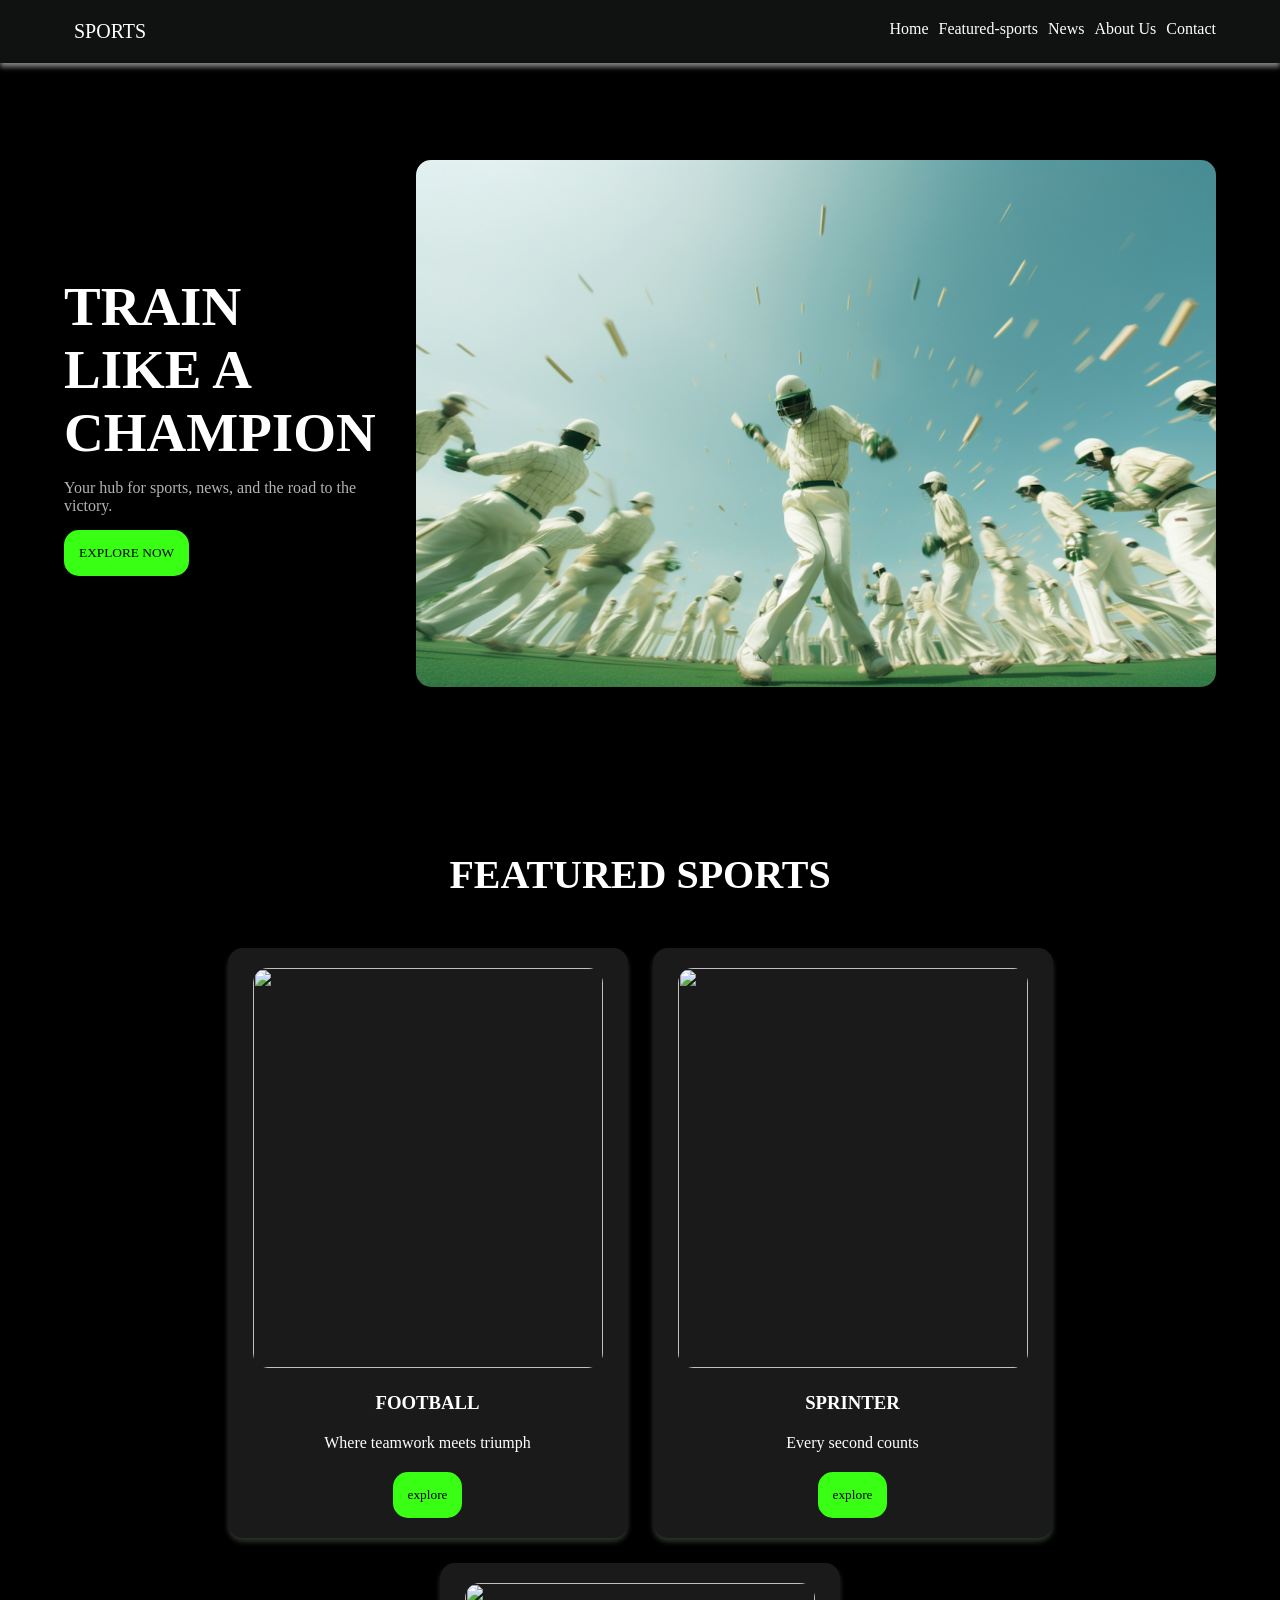
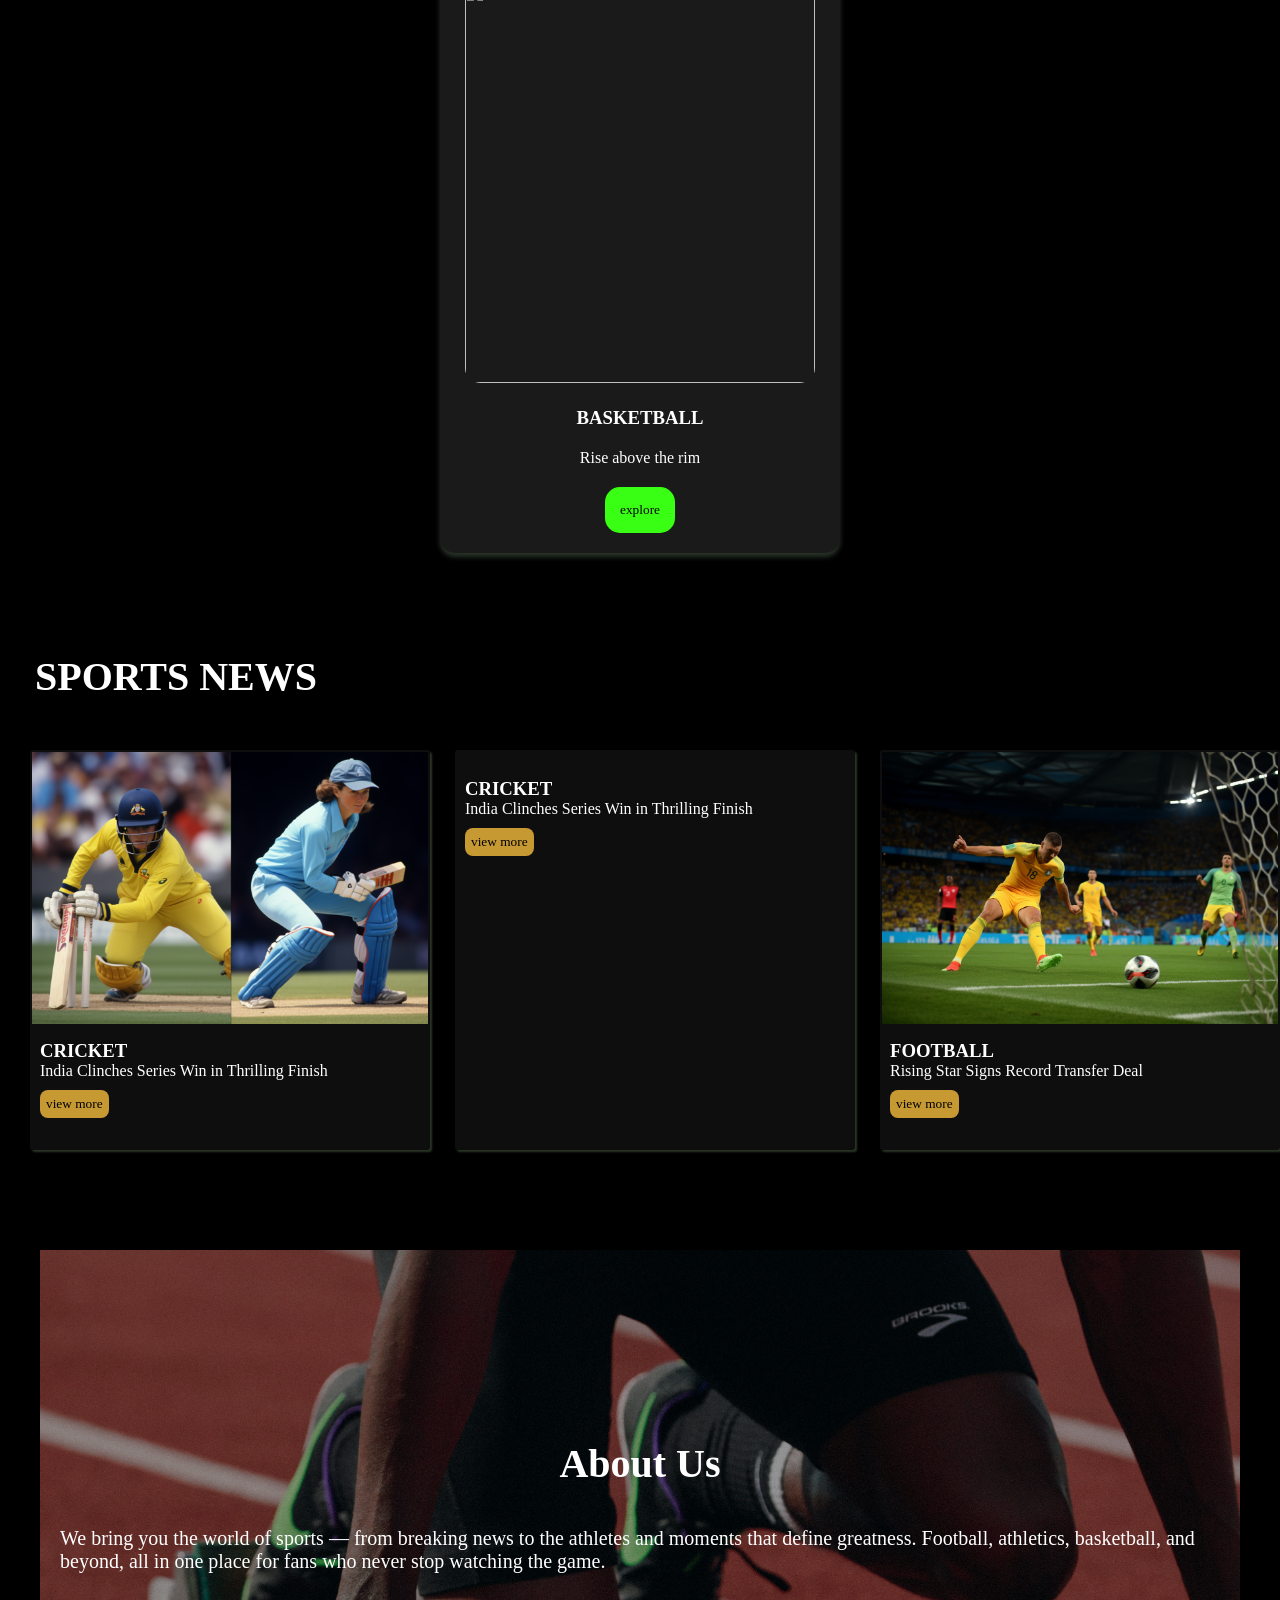
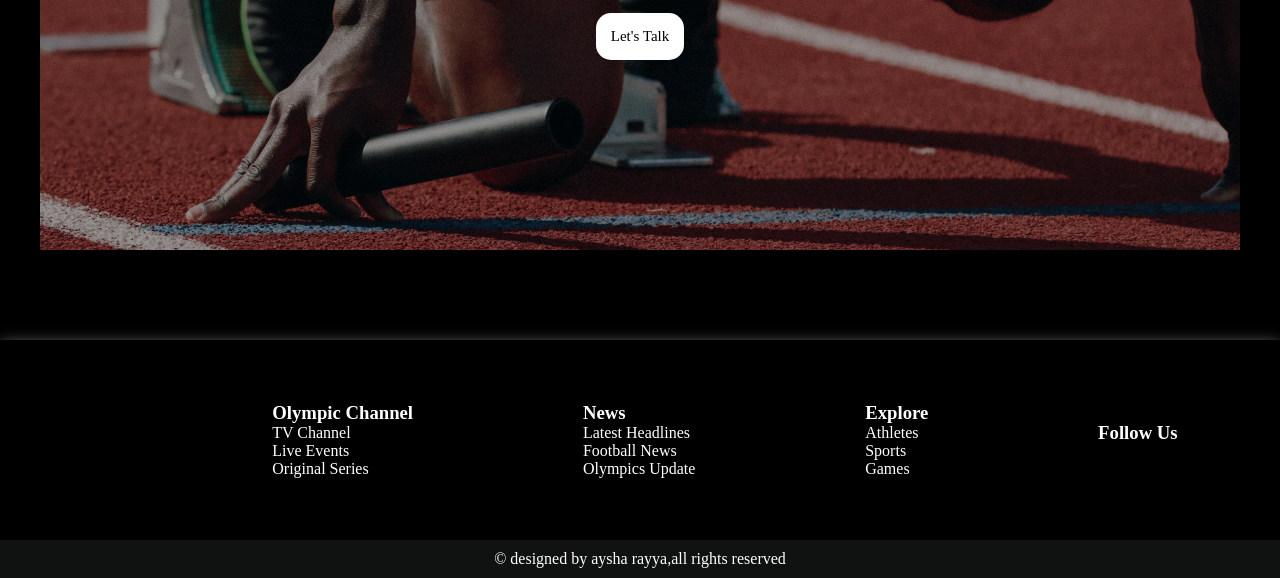
==== index.html @ 309b47de "completed" ====
<!-- What a good simple cafe page usually includes (structure to aim for):

Navbar: logo + Home / Menu / About / Contact
Hero: big warm photo (coffee pour, cozy interior) + tagline + "Order Now" or "View Menu" button
About section: short story, warm tone, maybe a photo of the space
Menu section: card grid — item name, short description, price
Gallery/Instagram-style strip: small photo grid, adds visual richness cheaply
Testimonials (optional): 2-3 short quotes
Contact/Location: map embed or address + hours
Footer: social icons, hours, copyright
 -->

<!DOCTYPE html>
<html lang="en">

<head>
    <meta charset="UTF-8">
    <meta name="viewport" content="width=device-width, initial-scale=1.0">
    <title>PROJECT1</title>
    <!-- style sheet -->
    <link rel="stylesheet" href="./style.css">

    <!-- font awesome cdn ln -->
    <link rel="stylesheet" href="https://cdnjs.cloudflare.com/ajax/libs/font-awesome/7.3.0/css/all.min.css"
        integrity="sha512-ApSLB1Pd3/bZN8fWB/RG9YhN/7bd9Hkf3AGaE2mPfebjrxagjuBtx2GcgdqIlJkUzwylBo61r9Xa9NmgBI0swA=="
        crossorigin="anonymous" referrerpolicy="no-referrer" />

    <!-- google fonts -->
    <link rel="preconnect" href="https://fonts.googleapis.com">
    <link rel="preconnect" href="https://fonts.gstatic.com" crossorigin>
    <link
        href="https://fonts.googleapis.com/css2?family=Edu+VIC+WA+NT+Hand:wght@400..700&family=Google+Sans:ital,opsz,wght@0,17..18,400..700;1,17..18,400..700&family=Montenegrin+Gothic+One&family=Roboto+Mono:ital,wght@0,100..700;1,100..700&display=swap"
        rel="stylesheet">

    <!-- favicon -->
    <link rel="icon" type="image/png" href="image/furniture-logo-icon-vector-flat-design_586739-1085.avif">


</head>

<body>
    <!-- nav bar -->
    <nav class="navbar">
        <a class="brand" href="">
            <i class="fa-solid fa-ranking-star logo"></i>
            <span class="brandName">SPORTS</span>
        </a>

        <!-- checkbox -->
        <input id="check" type="checkbox">
        <label for="check" class="icons">
            <!-- menu icon -->
            <i id="menuicon" class="fa-solid fa-bars"></i>
            <!-- cancel icon -->
            <i id="cancelicon" class="fa-solid fa-x"></i>
        </label>

        <ul class="navLinks">
            <li class="links"><a class="link" href="#home">Home</a></li>
            <li class="links"><a class="link" href="#sports"> Featured-sports</a></li>
            <li class="links"><a class="link" href="#news">News</a></li>
            <li class="links"><a class="link" href="#about">About Us</a></li>

            <li class="links"><a class="link" href="#contact">Contact</a></li>
        </ul>
    </nav>

    <!-- hero section -->
    <section id="home" class="hero">

        <!-- text content -->
        <div class="herotext">
            <h1 class="herotitle">TRAIN LIKE A CHAMPION</h1>
            <p class="heropara">Your hub for sports, news, and the road to the victory.</p>
            <button class="herobutton">EXPLORE NOW</button>
        </div>

        <!-- image content  -->
        <div class="heroimage">
            <img width="800px" class="homeimage" src="./images/Cricket Action Freeze.png" alt="no image">
        </div>
    </section>

    <!-- products section(section.products + enter) -->
    <section id="sports" class="products">
        <!-- heading -->
        <h2 class="producthead">FEATURED SPORTS</h2>

        <!-- product container -->
        <div class="productcontainer">
            <!-- card1 -->
            <div class="card">
                <!-- image -->
                <img class="cardimg"
                    src="https://images.unsplash.com/photo-1774852109372-3b735169e761?q=80&w=687&auto=format&fit=crop&ixlib=rb-4.1.0&ixid=M3wxMjA3fDB8MHxwaG90by1wYWdlfHx8fGVufDB8fHx8fA%3D%3D"
                    alt="">
                <!-- product name -->
                <h3 class="productname">FOOTBALL</h3>
                <!-- price -->
                <p class="price">Where teamwork meets triumph</p>
                <!-- button -->
                <button class="herobutton">explore</button>
            </div>
            <!-- card 2 -->
            <div class="card">
                <!-- image -->
                <img class="cardimg"
                    src="https://images.unsplash.com/photo-1589492342521-1cc18248fffc?q=80&w=735&auto=format&fit=crop&ixlib=rb-4.1.0&ixid=M3wxMjA3fDB8MHxwaG90by1wYWdlfHx8fGVufDB8fHx8fA%3D%3D"
                    alt="">
                <!-- product name -->
                <h3 class="productname">SPRINTER</h3>
                <!-- price -->
                <p class="price">Every second counts</p>
                <!-- button -->
                <button class="herobutton">explore</button>
            </div>
            <!-- card3 -->
            <div class="card">
                <!-- image -->
                <img class="cardimg"
                    src="https://plus.unsplash.com/premium_photo-1664303151449-9e8b07b9e754?q=80&w=806&auto=format&fit=crop&ixlib=rb-4.1.0&ixid=M3wxMjA3fDB8MHxwaG90by1wYWdlfHx8fGVufDB8fHx8fA%3D%3D"
                    alt="">
                <!-- product name -->
                <h3 class="productname">BASKETBALL</h3>
                <!-- price -->
                <p class="price">Rise above the rim</p>
                <!-- button -->
                <button class="herobutton">explore</button>
            </div>
        </div>
        </section>
<section id="news">
        <!-- news -->
        <div>
            <h2 class="newshead">SPORTS NEWS</h2>
            <div class="newscontainer">
                <!-- card1 -->
                <div class="newscard">
                    <!-- image -->
                    <img class="newsimg" src="./images/Cricket Showdown - Australian Batter vs Wicket-Keeper.png"
                        alt="">
                    <div class="newstopic">
                        <!-- product name -->
                        <h3 class="newsname">CRICKET</h3>
                        <!-- price -->
                        <p class="newspara">India Clinches Series Win in Thrilling Finish
                        </p>
                        <!-- button -->
                        <button class="newsbutton">view more</button>
                    </div>
                </div>

                <div class="newscard">
                    <!-- image -->
                    <img class="newsimg"
                        src="https://d1hv7ee95zft1i.cloudfront.net/custom/blog-post-photo/gallery/59a5053e3a274.jpg"
                        alt="">
                    <div class="newstopic">
                        <!-- product name -->
                        <h3 class="newsname">CRICKET</h3>
                        <!-- price -->
                        <p class="newspara">India Clinches Series Win in Thrilling Finish
                        </p>
                        <!-- button -->
                        <button class="newsbutton">view more</button>
                    </div>
                </div>

                <!-- card 2 -->
                <div class="newscard">
                    <!-- image -->
                    <img class="newsimg" src="./images/The Decisive Strike.png" alt="">
                    <div class="newstopic">
                        <!-- product name -->
                        <h3 class="newsname">FOOTBALL</h3>
                        <!-- price -->
                        <p class="newspara">Rising Star Signs Record Transfer Deal
                        </p>
                        <!-- button -->
                        <button class="newsbutton">view more</button>
                    </div>
                </div>

            </div>
        </div>

    </section>


    <!-- banner -->
    <section id="about" class="banner">
        <h2 class="abouthead">About Us</h2>
        <p class="aboutpara">We bring you the world of sports — from breaking news to the athletes and moments that
            define greatness. Football, athletics, basketball, and beyond, all in one place for fans who never stop
            watching the game.</p>
        <button class="herobutton aboutbutton">Let's Talk</button>
    </section>

    <!-- footer -->
    <section id="contact" class="contact">
        <div>
            <i class="fa-solid fa-ranking-star footerlogo"></i>
        </div>
        <div class="col1">
            <h3> Olympic Channel
            </h3>
            <p>TV Channel
            </p>
            <p>Live Events
            </p>
            <p>Original Series
            </p>

        </div>
        
        <div class="col1">
            <h3>  News
            </h3>
            <p>Latest Headlines 
            </p>
            <p>Football News 
            </p>
            <p>Olympics Update 
            </p>

        </div>
         <div class="col1">
            <h3>  Explore
            </h3>
            <p>Athletes 
            </p>
            <p>Sports 
            </p>
            <p>Games</p>
           

        </div>
        <div class="foothead"> 
            <h3>  Follow Us 
            </h3>
                     <div class="col4">

           

            <a class="iconlink" href="https://www.facebook.com/" target="_blank" style="color: rgb(29, 221, 24);"><i class="fa-brands fa-facebook"></i></a>
             <a class="iconlink"href="https://www.instagram.com/"target="_blank" style="color: rgb(29, 221, 24);"><i class="fa-brands fa-instagram" ></i></a>
             <a class="iconlink" href="https://x.com/" target="_blank" style="color: rgb(29, 221, 24);"><i class="fa-brands fa-x-twitter"></i></a>
             
           </div> 
           

        </div>
    </section>

    <!-- foot -->
    <p class="footer"> &copy; designed by aysha rayya,all rights reserved</p>


</body>

</html>
---- style.css ----
* {
    margin: 0px;
    box-sizing: border-box;
    font-family: "Montenegrin Gothic One", serif;

}

body {
    background-color: black;
}

.navbar {
    background-color: #101111;
    display: flex;
    /* align-items: center; */
    justify-content: space-between;
    padding: 20px 5%;
    box-shadow: 0px 4px 5px gray;
    /* box-shadow: 0px 1px 5px rgb(14,14,14); */
position: fixed;
width: 100%;
}

.logo {
    font-size: 20px;
    color: #39FF14;
}

.brand {
    text-decoration: none;
    font-size: 20px;
    /* color: #39FF14; */
    color: #FFFFFF;

}

.brandName {
    margin-left: 10px;
}

.navLinks {
    display: flex;
    gap: 10px;
    list-style: none;


}

.link {
    color: black;
    text-decoration: none;
    transition: 1s;
    color: #FFFFFF;

}

.link:hover {
    color: #39FF14;

}

#check {
    display: none;

}

.icons {
    font-size: 20px;
    cursor: pointer;
    position: absolute;
    right: 1%;
    display: none;
    color: #39FF14;
}

.hero {
    display: flex;
    gap: 30px;
    justify-content: center;
    align-items: center;
    /* margin-left: 5px; */
    /* margin-top: 90px; */
    padding: 160px 5%;
}


.herotitle {
    font-size: 55px;
    margin-bottom: 15px;
    color: #FFFFFF;
}

.herotext {
    flex: 1;
    animation: FadeIn 1.5s ease;
    color: #B3B3B3;
}


.heropara {
    margin-bottom: 15px;
}

.herobutton {
    padding: 15px;
    background-color: #39FF14;
    color: black;
    border: none;
    border-radius: 15px;
    transition: 1s;
    cursor: pointer;
}

.herobutton:hover {
    background-color: white;
    transform: scale(1.2);
}

.heroimage {
    flex: 1;
    padding: 0px;
}

.homeimage {
    /* sometimes only */
    /* width: 100%;   */
    border-radius: 15px;
}

.products {
    padding: 0px 8%;
    text-align: center;
}

.producthead {
    font-size: 40px;
    margin-bottom: 50px;
    color: #FFFFFF;

}

.productcontainer {
    display: flex;
    gap: 25px;
    justify-content: center;
    flex-wrap: wrap;
}

.card {
    background-color: #1A1A1A;
    width: 400px;
    padding: 20px;
    border-radius: 15px;
    box-shadow: 0px 4px 5px rgb(41, 51, 40);
    transition: 1s;
}

.card:hover {
    transform: translateY(-30px);
}

.cardimg {
    width: 350px;
    height: 400px;
    border-radius: 15px;

}

.productname,
.price {
    margin: 20px 0px;
    color: #FFFFFF;
}

.newshead {
    font-size: 40px;
    margin-bottom: 50px;
    color: #FFFFFF;
    margin-top: 100px;
    padding-left: 35px;

}

.newscontainer {
    display: flex;
    gap: 25px;
    /* justify-content: center; */
    flex-wrap: wrap;
    /* margin-top: 200px; */
    border-radius: 2px;
    /* text-align: left; */
    padding-left: 30px;
    margin-bottom: 100px;



}

.newscard {
    /* background-color: #1A1A1A; */
    background-color: rgb(13, 14, 13);
    width: 400px;
    height: 400px;
    /* padding: 20px; */
    /* box-shadow: 0px 5px 5px rgb(187, 194, 189); */
    transition: 1s;
    border-radius: 3px;
    box-shadow: 2px 2px 2px rgb(42, 53, 38);

}

.newscard:hover {
    transform: scale(1.2);
}

.newsimg {
    border-radius: 2px;

    width: 100%;
    /* height: 250px; */
    padding: 2px;
}

.newstopic {
    text-align: left;
    padding-left: 10px;
    padding-top: 10px;
    color: #FFFFFF;
}

.newsbutton {
    background-color: #c79933;
    padding: 6px;
    border: none;
    border-radius: 8px;
    margin-top: 10px;
    transition: 1s;
}

.newsbutton:hover {
    background-color: white;
    transform: scale(1.1);
}




.banner {
    margin: 90px 40px;
    /* margin: 0px 8% 60px 8%; */
    padding: 0px 20px;
    height: 300px;
    display: flex;
    flex-direction: column;
    justify-content: center;
    align-items: center;
    background: linear-gradient(rgb(0, 0, 0, 0.4), rgb(0, 0, 0, 0.4)), url('./images/braden-collum-9HI8UJMSdZA-unsplash.jpg');
    background-size: cover;
    background-position: top;
    height: 600px;
}

.abouthead {
    font-size: 40px;
    color: white;
    margin-bottom: 40px;
}

.aboutpara {
    font-size: 20px;
    color: white;
    margin-bottom: 40px;

}

.aboutbutton {
    font-size: 15px;
    /* background-color:#5b2a0f ; */
    background-color: white;

}

.footerlogo {
    font-size: 70px;
    color: #39FF14;
}

.col1 {
    color: #FFFFFF;
}

.col4 {
    display: flex;
    gap: 10px;
    margin-top: 10px;
}

.foothead {
    color: #FFFFFF;
    margin-bottom: 5px;
    align-items: center;
}





.contact {
    height: 200px;
    background-color: black;
    padding: 0px 8%;
    box-shadow: 0px 5px 15px rgb(160, 151, 151);
    display: flex;
    justify-content: space-between;
    align-items: center;
    flex-wrap: wrap;
}

.footer {
    padding: 10px;
    background-color: #101111;
    color: white;
    text-align: center;
}

html {
    scroll-behavior: smooth;
}


/* animation */
@keyframes FadeIn {
    0% {
        opacity: 0;
        transform: translate(40px, 40px);
    }

    100% {
        opacity: 1;
        transform: translate(0px, 0px);
    }
}


/* responsive */
@media(max-width:768px) {

    .brand {
        font-size: 15px;
    }

    .icons {
        display: flex;
    }

    #cancelicon {
        display: none;
    }

    #check:checked~.icons #menuicon {
        display: none;
    }

    #check:checked~.icons #cancelicon {
        display: flex;
    }

    .navLinks {
        position: absolute;
        width: 100%;
        top: 10%;
        left: 0px;
        display: none;
        background-color: rgb(0, 0, 0, 0.5);
        backdrop-filter: blur(5px);
    }

    #check:checked~.navLinks {
        display: block;
        height: fit-content;
    }

    .links {
        text-align: center;
        margin: 1.2rem 0px;
    }

    .link {
        color: white;
        /* color: rgb(22,24,22); */
    }

    .hero {
        flex-direction: column;
        text-align: center;
    }

    .herotitle {
        font-size: 35px;
    }

    .banner,
    .contact,
    .furnitureimage {
        height: fit-content;
    }

}
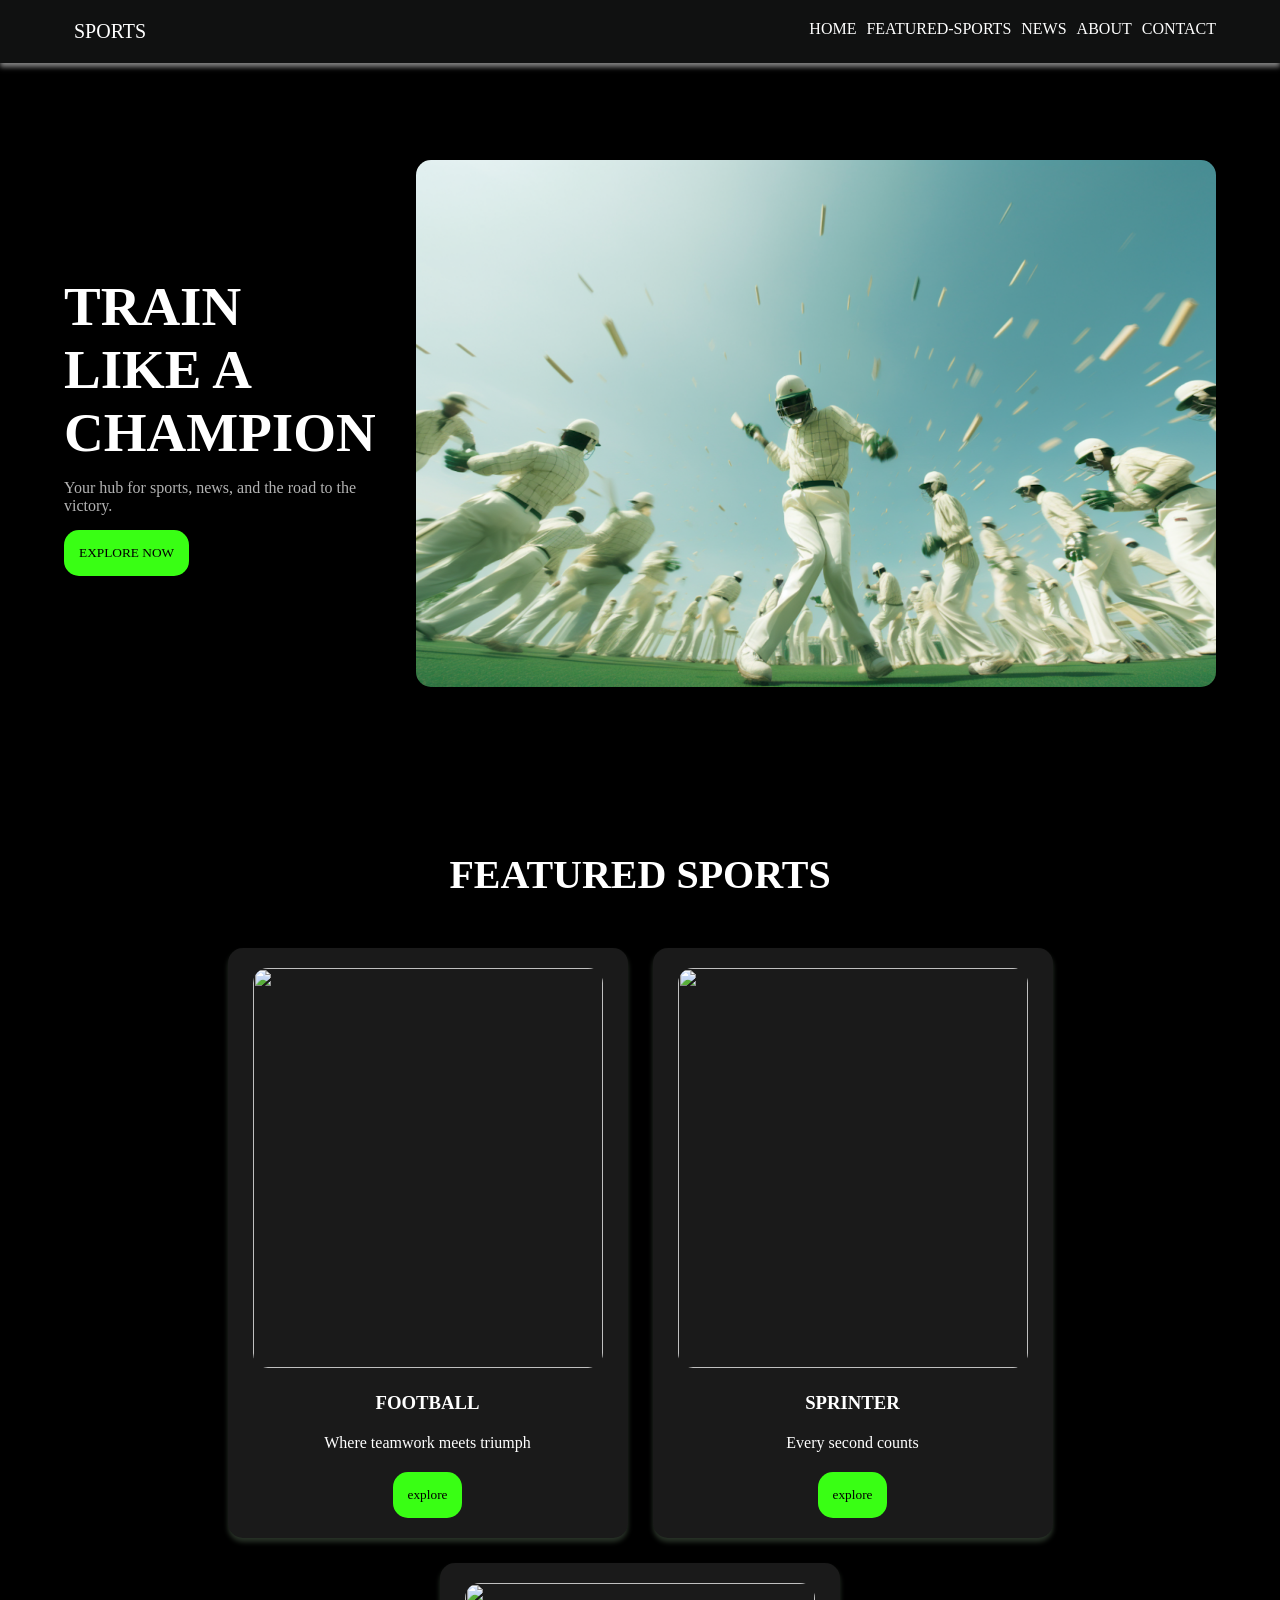
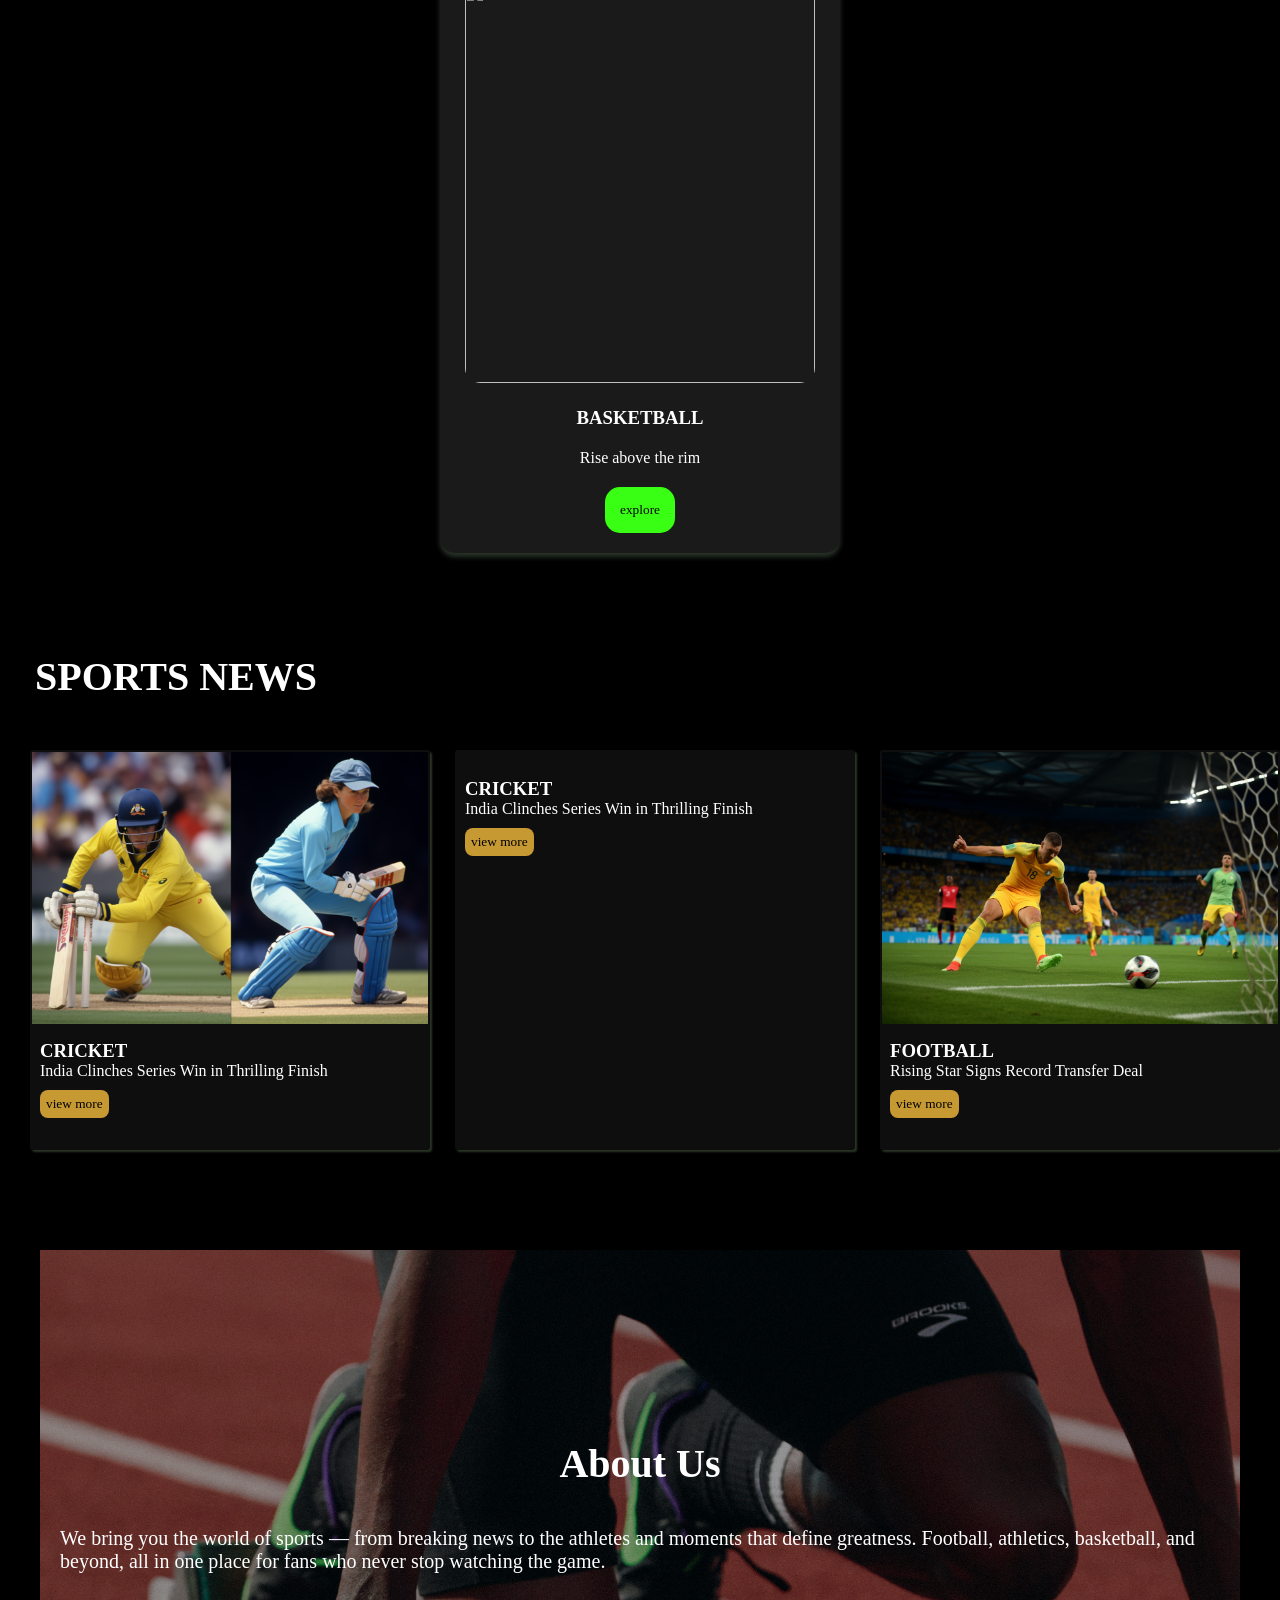
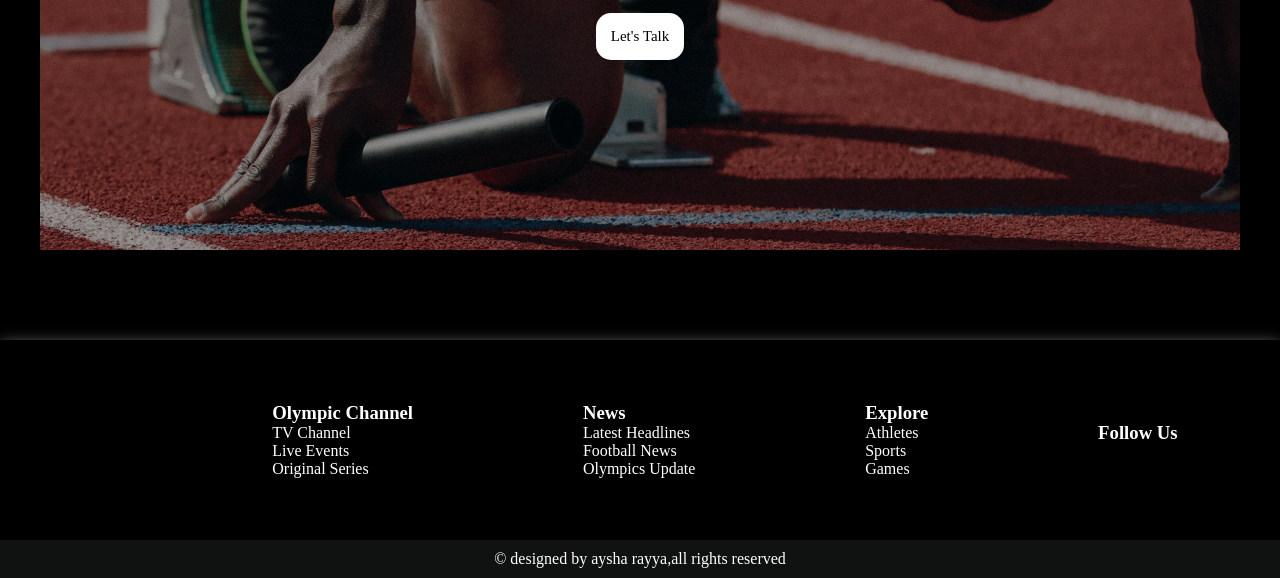
==== commit 5d9cfa4a: "logo" ====
--- a/index.html
+++ b/index.html
@@ -1,14 +1,3 @@
-<!-- What a good simple cafe page usually includes (structure to aim for):
-
-Navbar: logo + Home / Menu / About / Contact
-Hero: big warm photo (coffee pour, cozy interior) + tagline + "Order Now" or "View Menu" button
-About section: short story, warm tone, maybe a photo of the space
-Menu section: card grid — item name, short description, price
-Gallery/Instagram-style strip: small photo grid, adds visual richness cheaply
-Testimonials (optional): 2-3 short quotes
-Contact/Location: map embed or address + hours
-Footer: social icons, hours, copyright
- -->
 
 <!DOCTYPE html>
 <html lang="en">
@@ -16,7 +5,7 @@
 <head>
     <meta charset="UTF-8">
     <meta name="viewport" content="width=device-width, initial-scale=1.0">
-    <title>PROJECT1</title>
+    <title>SPORTS</title>
     <!-- style sheet -->
     <link rel="stylesheet" href="./style.css">
 
@@ -33,7 +22,7 @@
         rel="stylesheet">
 
     <!-- favicon -->
-    <link rel="icon" type="image/png" href="image/furniture-logo-icon-vector-flat-design_586739-1085.avif">
+    <link rel="icon" type="image/png" href="./images/ranking-star-solid.png">
 
 
 </head>
@@ -56,12 +45,12 @@
         </label>
 
         <ul class="navLinks">
-            <li class="links"><a class="link" href="#home">Home</a></li>
-            <li class="links"><a class="link" href="#sports"> Featured-sports</a></li>
-            <li class="links"><a class="link" href="#news">News</a></li>
-            <li class="links"><a class="link" href="#about">About Us</a></li>
-
-            <li class="links"><a class="link" href="#contact">Contact</a></li>
+            <li class="links"><a class="link" href="#home">HOME</a></li>
+            <li class="links"><a class="link" href="#sports"> FEATURED-SPORTS</a></li>
+            <li class="links"><a class="link" href="#news">NEWS</a></li>
+            <li class="links"><a class="link" href="#about">ABOUT</a></li>
+
+            <li class="links"><a class="link" href="#contact">CONTACT</a></li>
         </ul>
     </nav>
 
@@ -80,8 +69,8 @@
             <img width="800px" class="homeimage" src="./images/Cricket Action Freeze.png" alt="no image">
         </div>
     </section>
-
-    <!-- products section(section.products + enter) -->
+    
+    <!-- featured sports -->
     <section id="sports" class="products">
         <!-- heading -->
         <h2 class="producthead">FEATURED SPORTS</h2>
@@ -95,9 +84,9 @@
                     src="https://images.unsplash.com/photo-1774852109372-3b735169e761?q=80&w=687&auto=format&fit=crop&ixlib=rb-4.1.0&ixid=M3wxMjA3fDB8MHxwaG90by1wYWdlfHx8fGVufDB8fHx8fA%3D%3D"
                     alt="">
                 <!-- product name -->
-                <h3 class="productname">FOOTBALL</h3>
-                <!-- price -->
-                <p class="price">Where teamwork meets triumph</p>
+                <h3 class="sportsname">FOOTBALL</h3>
+                <!-- para -->
+                <p class="sportspara">Where teamwork meets triumph</p>
                 <!-- button -->
                 <button class="herobutton">explore</button>
             </div>
@@ -108,9 +97,9 @@
                     src="https://images.unsplash.com/photo-1589492342521-1cc18248fffc?q=80&w=735&auto=format&fit=crop&ixlib=rb-4.1.0&ixid=M3wxMjA3fDB8MHxwaG90by1wYWdlfHx8fGVufDB8fHx8fA%3D%3D"
                     alt="">
                 <!-- product name -->
-                <h3 class="productname">SPRINTER</h3>
-                <!-- price -->
-                <p class="price">Every second counts</p>
+                <h3 class="sportsname">SPRINTER</h3>
+                <!-- para -->
+                <p class="sportspara">Every second counts</p>
                 <!-- button -->
                 <button class="herobutton">explore</button>
             </div>
@@ -121,14 +110,16 @@
                     src="https://plus.unsplash.com/premium_photo-1664303151449-9e8b07b9e754?q=80&w=806&auto=format&fit=crop&ixlib=rb-4.1.0&ixid=M3wxMjA3fDB8MHxwaG90by1wYWdlfHx8fGVufDB8fHx8fA%3D%3D"
                     alt="">
                 <!-- product name -->
-                <h3 class="productname">BASKETBALL</h3>
-                <!-- price -->
-                <p class="price">Rise above the rim</p>
+                <h3 class="sportsname">BASKETBALL</h3>
+                <!-- para -->
+                <p class="sportspara">Rise above the rim</p>
                 <!-- button -->
                 <button class="herobutton">explore</button>
             </div>
         </div>
         </section>
+
+        <!-- news -->
 <section id="news">
         <!-- news -->
         <div>
--- a/style.css
+++ b/style.css
@@ -12,13 +12,11 @@
 .navbar {
     background-color: #101111;
     display: flex;
-    /* align-items: center; */
     justify-content: space-between;
     padding: 20px 5%;
     box-shadow: 0px 4px 5px gray;
-    /* box-shadow: 0px 1px 5px rgb(14,14,14); */
-position: fixed;
-width: 100%;
+    position: fixed;
+    width: 100%;
 }
 
 .logo {
@@ -29,7 +27,6 @@
 .brand {
     text-decoration: none;
     font-size: 20px;
-    /* color: #39FF14; */
     color: #FFFFFF;
 
 }
@@ -78,8 +75,6 @@
     gap: 30px;
     justify-content: center;
     align-items: center;
-    /* margin-left: 5px; */
-    /* margin-top: 90px; */
     padding: 160px 5%;
 }
 
@@ -122,8 +117,6 @@
 }
 
 .homeimage {
-    /* sometimes only */
-    /* width: 100%;   */
     border-radius: 15px;
 }
 
@@ -166,8 +159,7 @@
 
 }
 
-.productname,
-.price {
+.sportsname,.sportspara {
     margin: 20px 0px;
     color: #FFFFFF;
 }
@@ -184,29 +176,19 @@
 .newscontainer {
     display: flex;
     gap: 25px;
-    /* justify-content: center; */
     flex-wrap: wrap;
-    /* margin-top: 200px; */
     border-radius: 2px;
-    /* text-align: left; */
     padding-left: 30px;
     margin-bottom: 100px;
-
-
-
 }
 
 .newscard {
-    /* background-color: #1A1A1A; */
     background-color: rgb(13, 14, 13);
     width: 400px;
     height: 400px;
-    /* padding: 20px; */
-    /* box-shadow: 0px 5px 5px rgb(187, 194, 189); */
     transition: 1s;
     border-radius: 3px;
     box-shadow: 2px 2px 2px rgb(42, 53, 38);
-
 }
 
 .newscard:hover {
@@ -215,9 +197,7 @@
 
 .newsimg {
     border-radius: 2px;
-
     width: 100%;
-    /* height: 250px; */
     padding: 2px;
 }
 
@@ -242,12 +222,8 @@
     transform: scale(1.1);
 }
 
-
-
-
 .banner {
     margin: 90px 40px;
-    /* margin: 0px 8% 60px 8%; */
     padding: 0px 20px;
     height: 300px;
     display: flex;
@@ -275,7 +251,6 @@
 
 .aboutbutton {
     font-size: 15px;
-    /* background-color:#5b2a0f ; */
     background-color: white;
 
 }
@@ -300,10 +275,6 @@
     margin-bottom: 5px;
     align-items: center;
 }
-
-
-
-
 
 .contact {
     height: 200px;
@@ -327,12 +298,10 @@
     scroll-behavior: smooth;
 }
 
-
-/* animation */
 @keyframes FadeIn {
     0% {
         opacity: 0;
-        transform: translate(40px, 40px);
+        transform: translate(20px, -40px);
     }
 
     100% {
@@ -341,8 +310,6 @@
     }
 }
 
-
-/* responsive */
 @media(max-width:768px) {
 
     .brand {
@@ -387,7 +354,6 @@
 
     .link {
         color: white;
-        /* color: rgb(22,24,22); */
     }
 
     .hero {
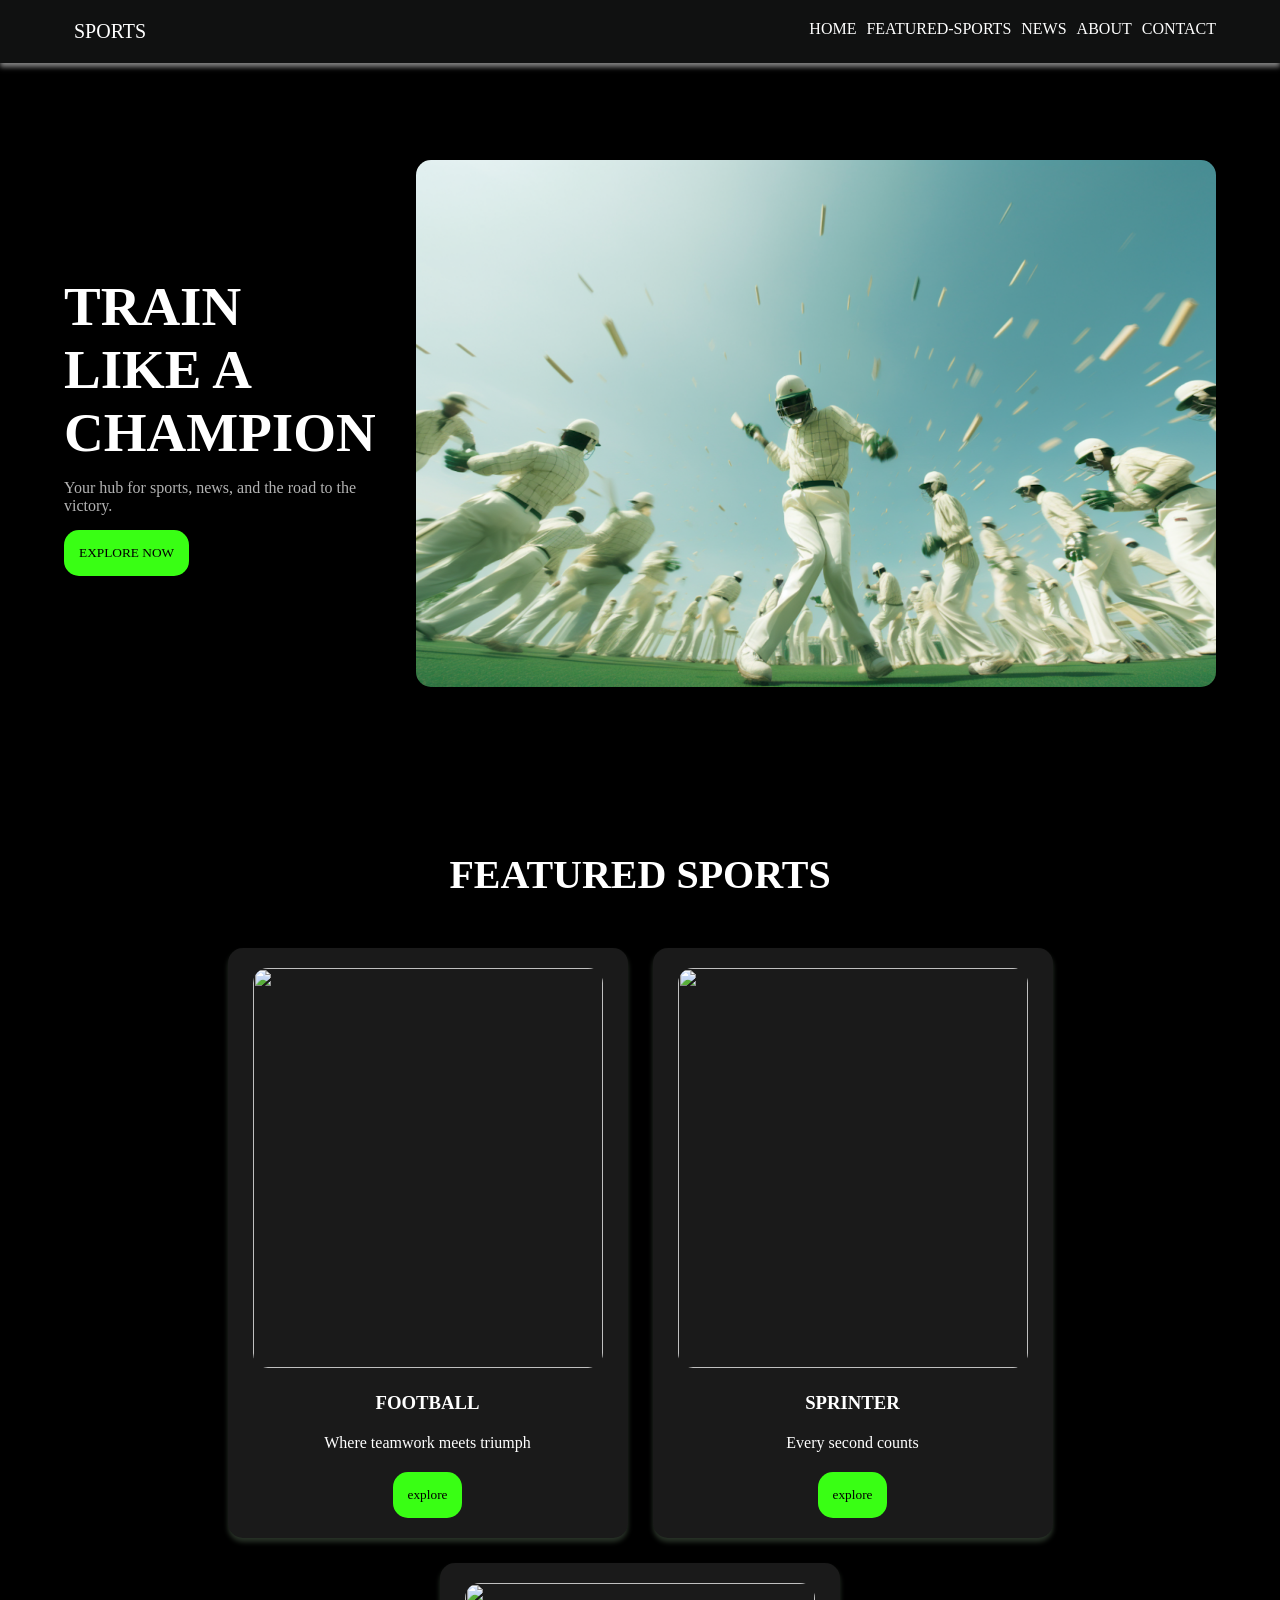
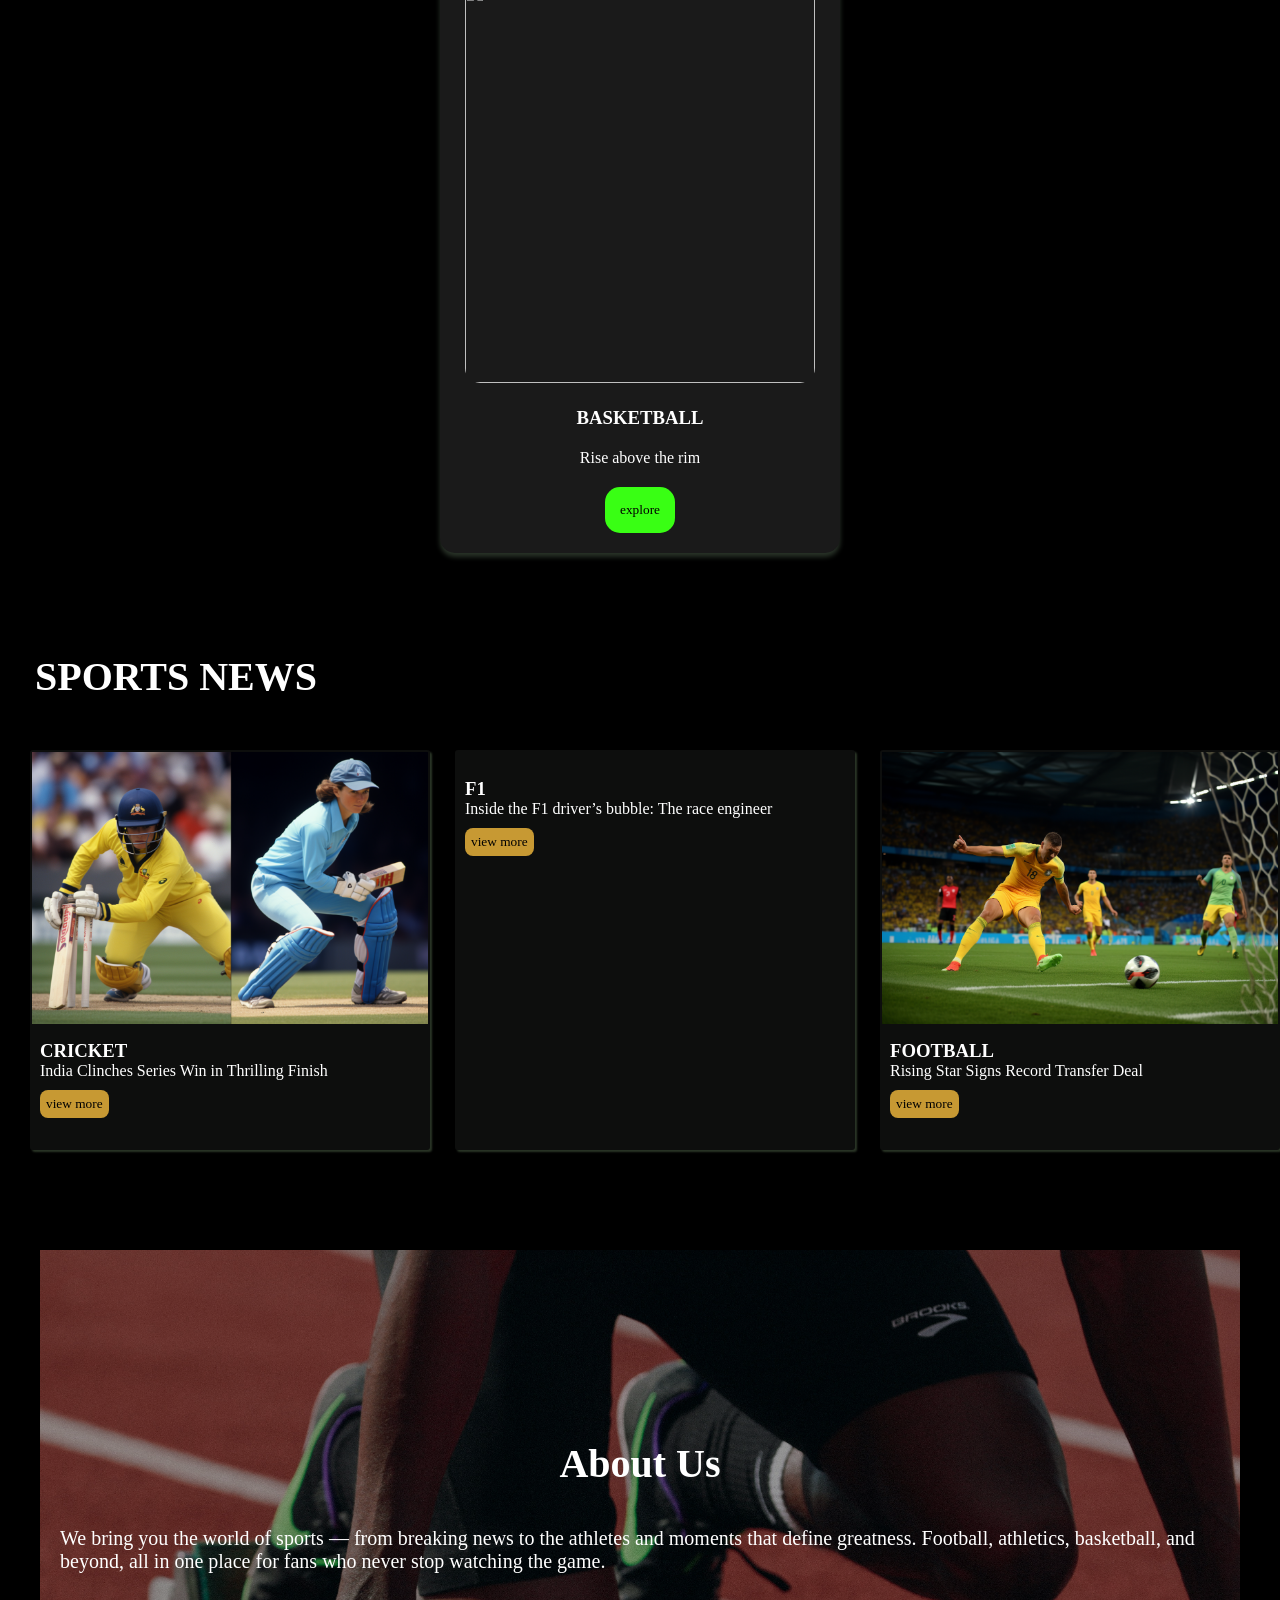
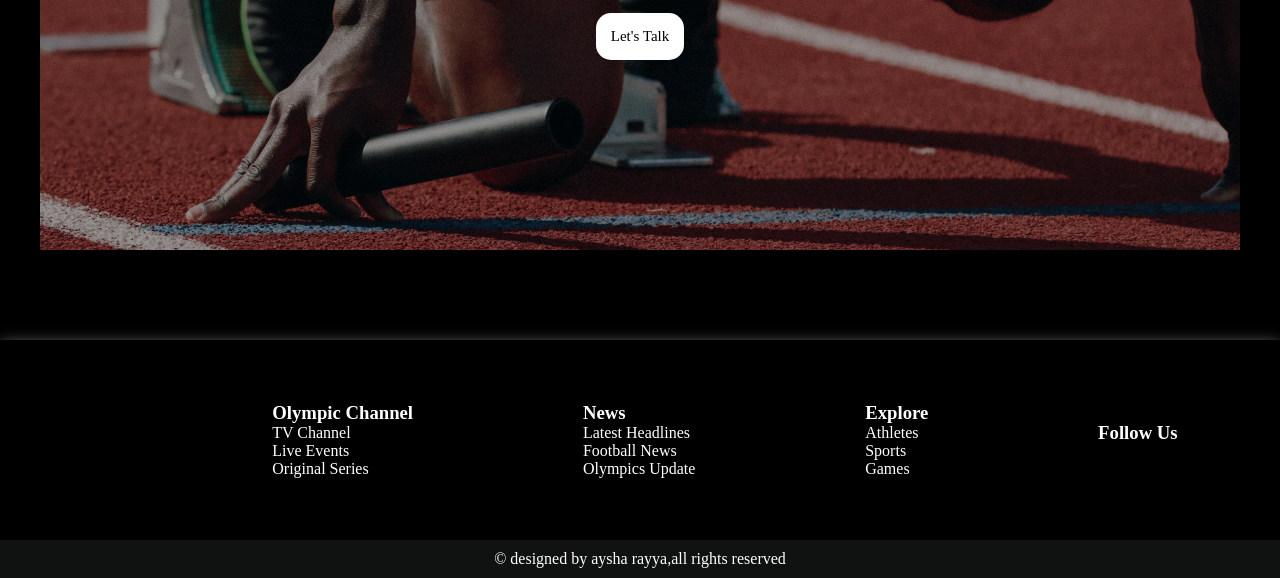
==== commit 2393d1d3: "logo" ====
--- a/index.html
+++ b/index.html
@@ -148,9 +148,9 @@
                         alt="">
                     <div class="newstopic">
                         <!-- product name -->
-                        <h3 class="newsname">CRICKET</h3>
+                        <h3 class="newsname">F1</h3>
                         <!-- price -->
-                        <p class="newspara">India Clinches Series Win in Thrilling Finish
+                        <p class="newspara">Inside the F1 driver’s bubble: The race engineer
                         </p>
                         <!-- button -->
                         <button class="newsbutton">view more</button>
--- a/style.css
+++ b/style.css
@@ -28,7 +28,6 @@
     text-decoration: none;
     font-size: 20px;
     color: #FFFFFF;
-
 }
 
 .brandName {
@@ -39,8 +38,6 @@
     display: flex;
     gap: 10px;
     list-style: none;
-
-
 }
 
 .link {
@@ -48,7 +45,6 @@
     text-decoration: none;
     transition: 1s;
     color: #FFFFFF;
-
 }
 
 .link:hover {
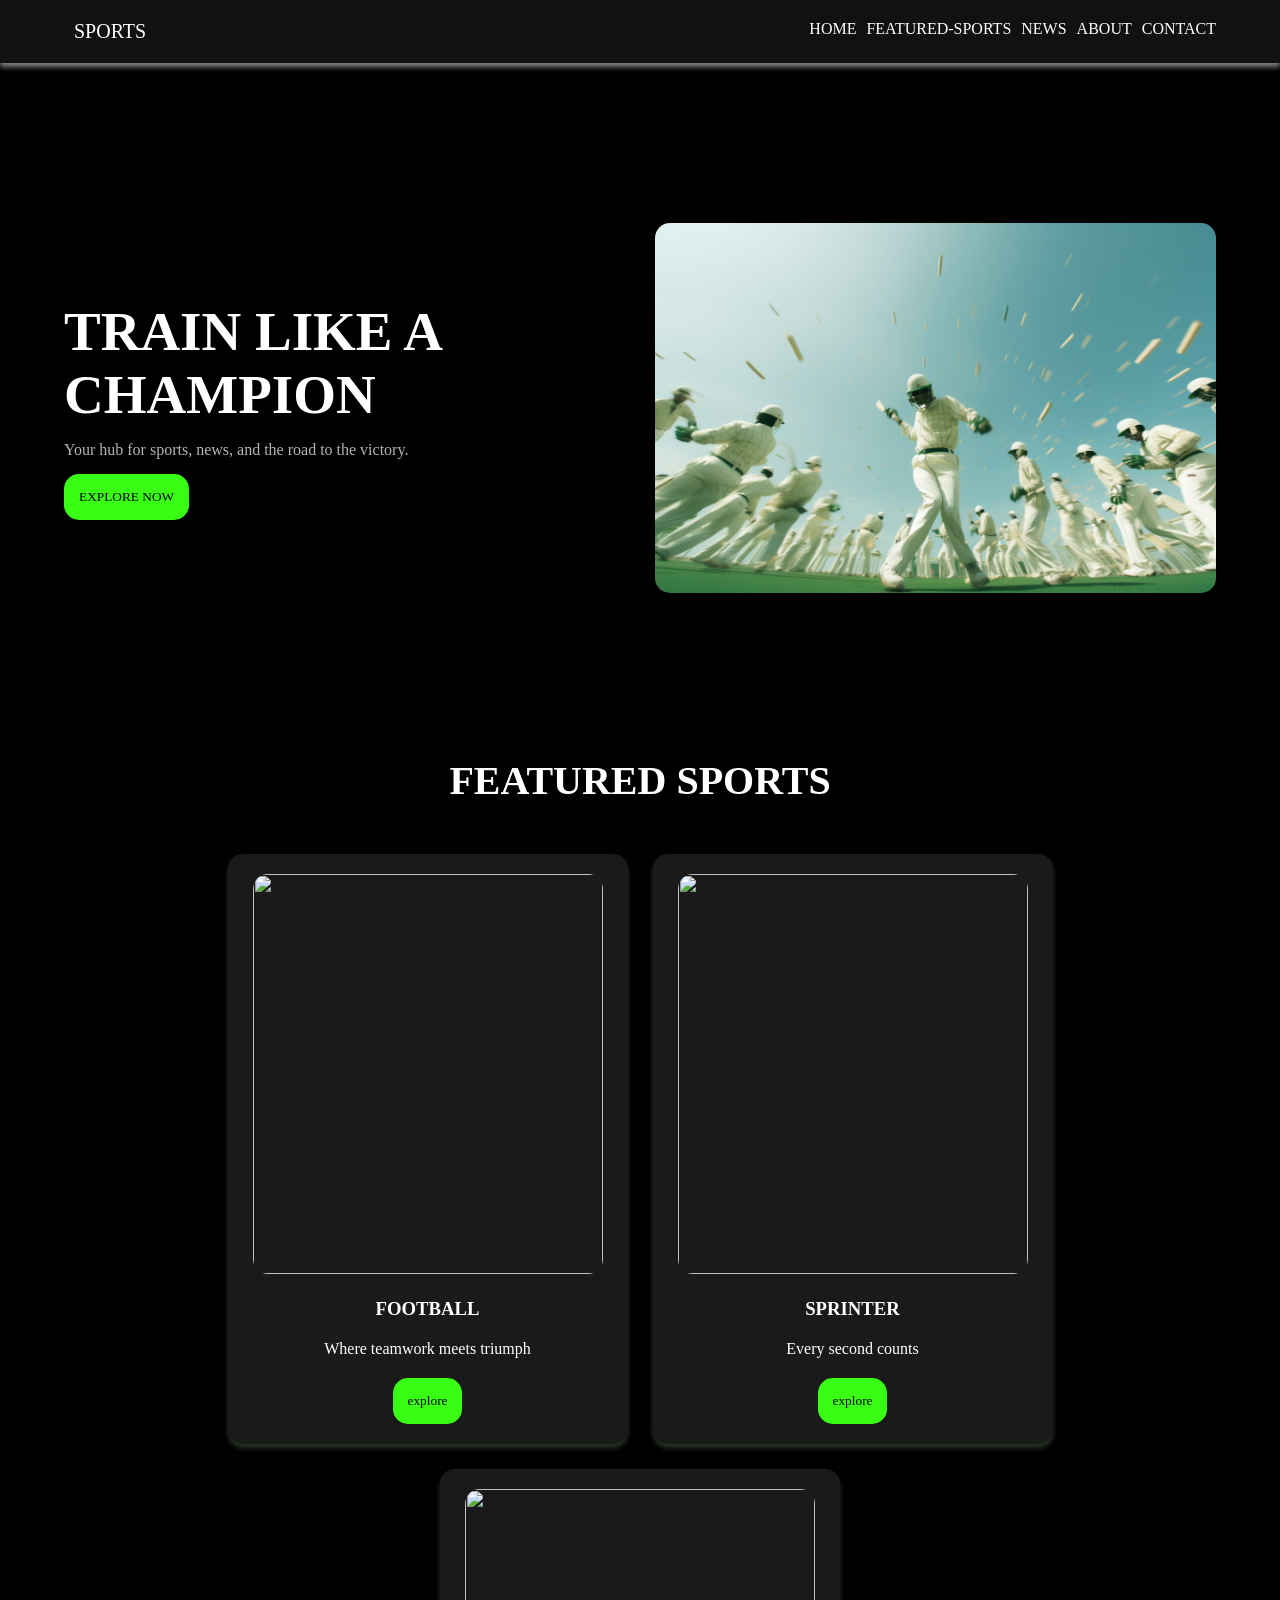
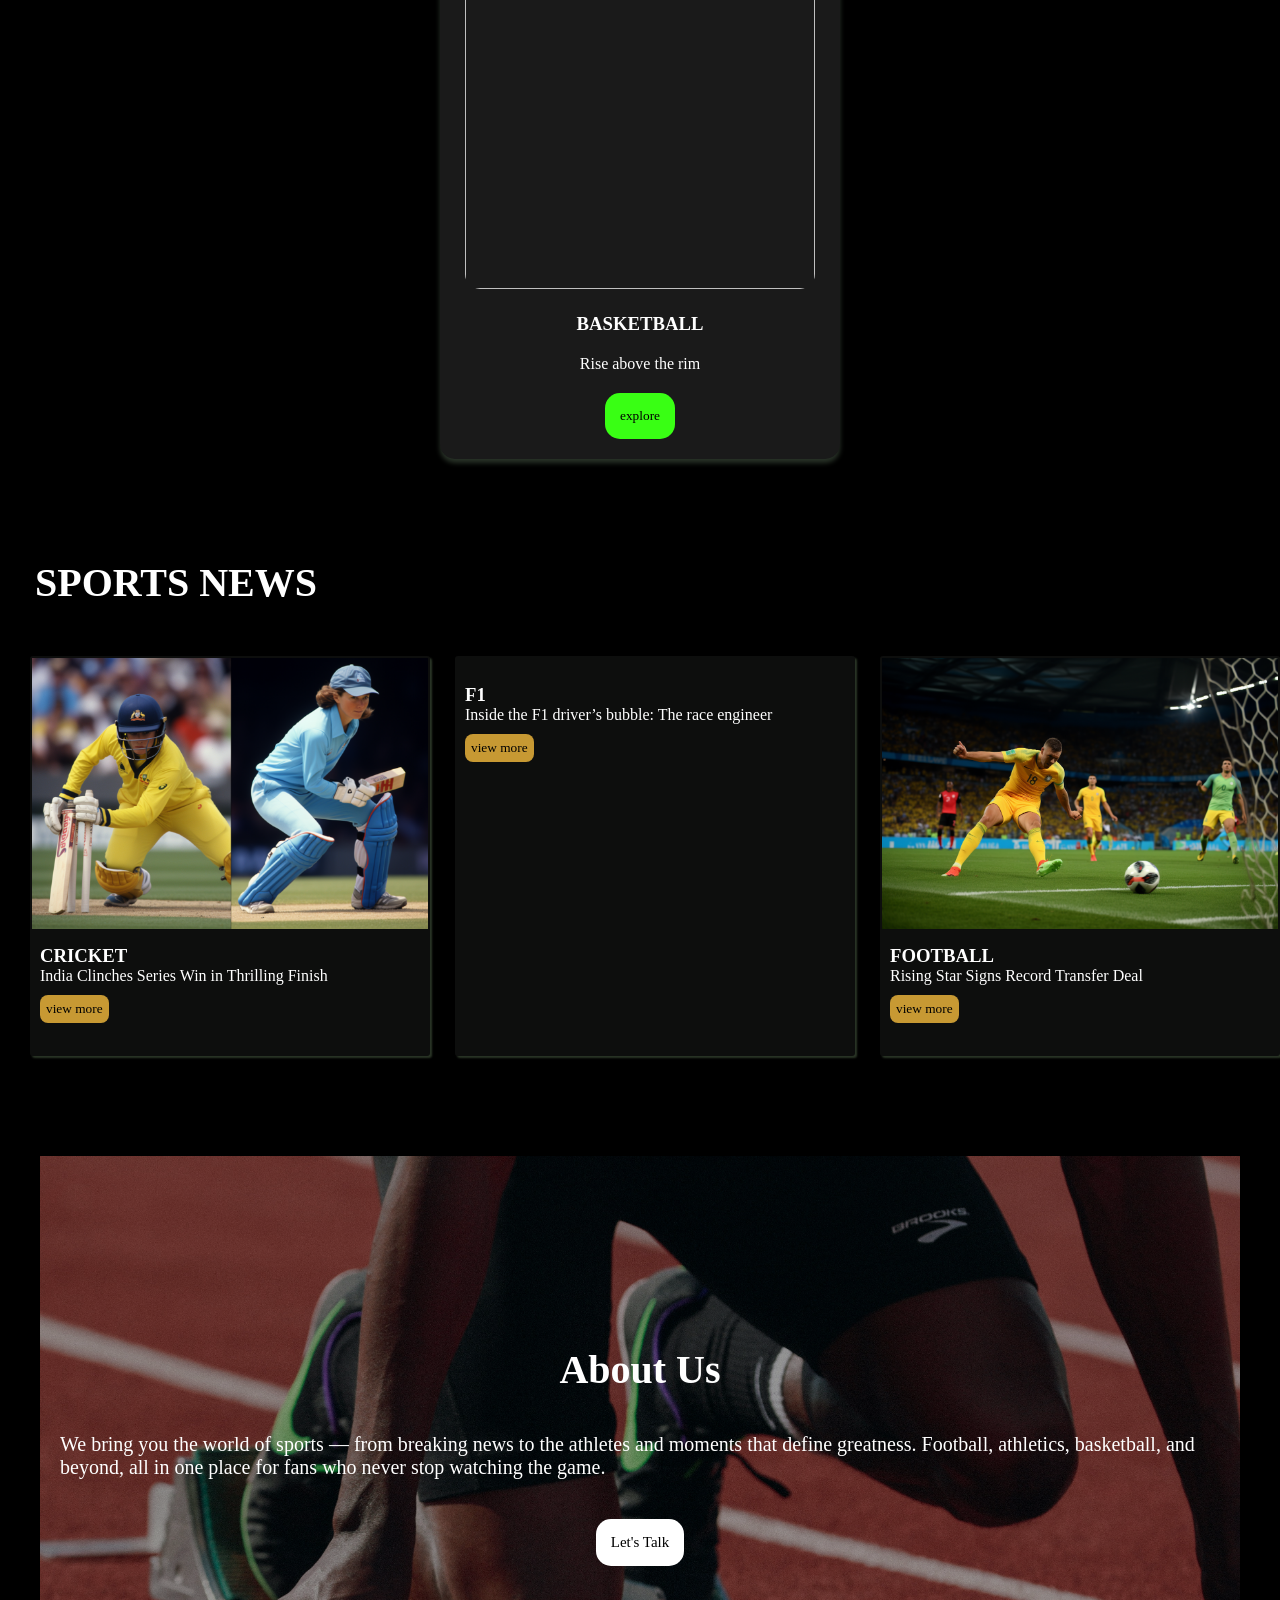
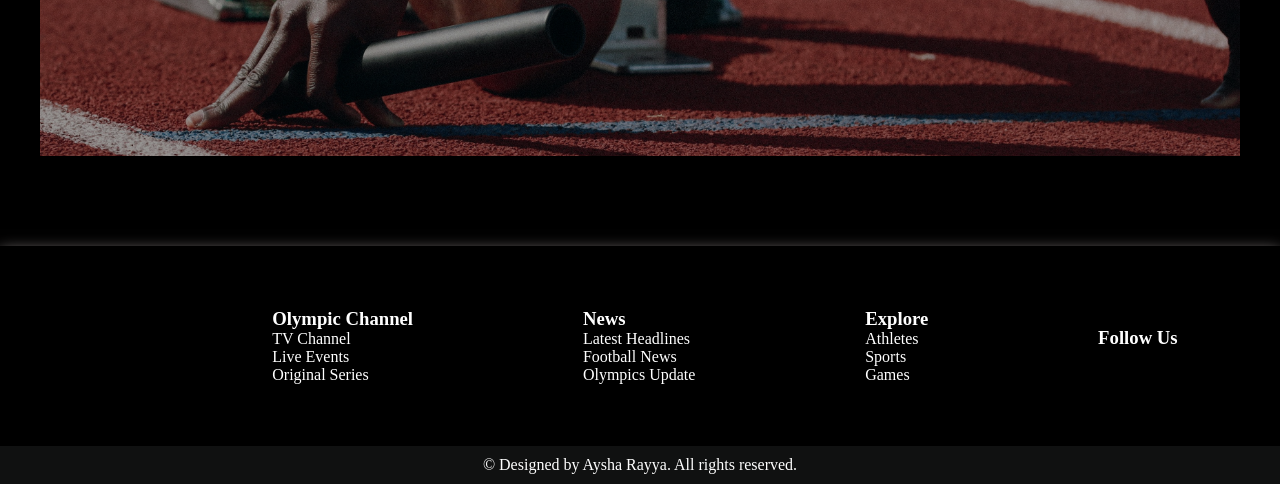
==== commit 8ee72d48: "FOOTER" ====
--- a/index.html
+++ b/index.html
@@ -244,8 +244,7 @@
     </section>
 
     <!-- foot -->
-    <p class="footer"> &copy; designed by aysha rayya,all rights reserved</p>
-
+<p class="footer">&copy; Designed by Aysha Rayya. All rights reserved.</p>
 
 </body>
 
--- a/style.css
+++ b/style.css
@@ -15,8 +15,7 @@
     justify-content: space-between;
     padding: 20px 5%;
     box-shadow: 0px 4px 5px gray;
-    position: fixed;
-    width: 100%;
+
 }
 
 .logo {
@@ -114,6 +113,7 @@
 
 .homeimage {
     border-radius: 15px;
+    width: 100%;
 }
 
 .products {
@@ -251,26 +251,6 @@
 
 }
 
-.footerlogo {
-    font-size: 70px;
-    color: #39FF14;
-}
-
-.col1 {
-    color: #FFFFFF;
-}
-
-.col4 {
-    display: flex;
-    gap: 10px;
-    margin-top: 10px;
-}
-
-.foothead {
-    color: #FFFFFF;
-    margin-bottom: 5px;
-    align-items: center;
-}
 
 .contact {
     height: 200px;
@@ -282,6 +262,29 @@
     align-items: center;
     flex-wrap: wrap;
 }
+
+.footerlogo {
+    font-size: 70px;
+    color: #39FF14;
+}
+
+.col1 {
+    color: #FFFFFF;
+}
+
+.col4 {
+    display: flex;
+    gap: 10px;
+    margin-top: 10px;
+}
+
+.foothead {
+    color: #FFFFFF;
+    margin-bottom: 5px;
+    align-items: center;
+}
+
+
 
 .footer {
     padding: 10px;
@@ -334,7 +337,7 @@
         top: 10%;
         left: 0px;
         display: none;
-        background-color: rgb(0, 0, 0, 0.5);
+        background-color: rgba(61, 65, 61, 0.5);
         backdrop-filter: blur(5px);
     }
 
@@ -355,16 +358,33 @@
     .hero {
         flex-direction: column;
         text-align: center;
+        padding: 60px 5%;
     }
 
     .herotitle {
         font-size: 35px;
     }
 
-    .banner,
-    .contact,
-    .furnitureimage {
+    .banner, .contact,.homeimage {
         height: fit-content;
     }
+    .contact {
+        flex-direction: column;
+        text-align: center;
+        gap: 25px;
+        padding: 40px 5%;
+    }
+
+    .col1, .foothead {
+        text-align: center;
+    }
+
+    .col4 {
+        justify-content: center;
+    }
+
+    .footerlogo {
+        font-size: 40px;
+    }
 
 }
